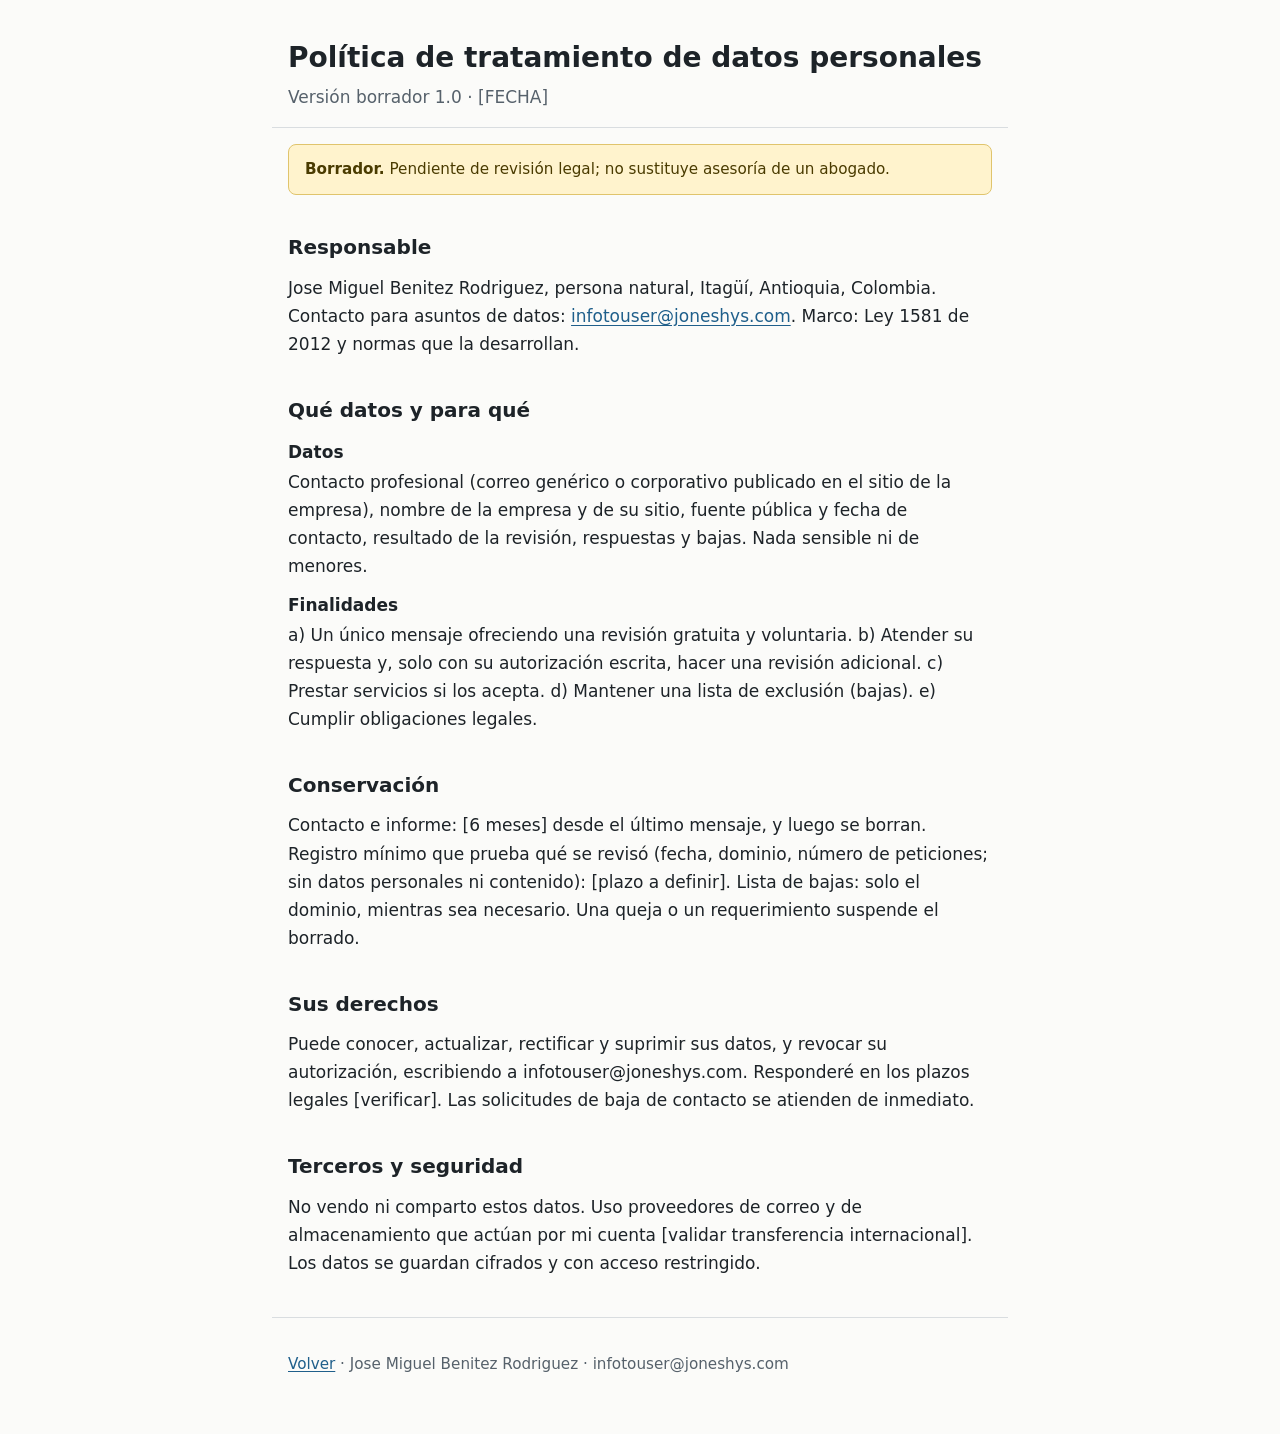
==== politica.html @ ac97b6b0 "Landing de la revisión pasiva (borrador)" ====
<!doctype html>
<html lang="es">
<head>
<meta charset="utf-8">
<meta name="viewport" content="width=device-width, initial-scale=1">
<meta http-equiv="Content-Security-Policy" content="default-src 'none'; style-src 'self'; img-src 'self'; base-uri 'none'; form-action 'none'">
<meta name="referrer" content="no-referrer">
<!-- BORRADOR: NO PUBLICAR hasta revisión del abogado (Q3, Q4, Q5, Q6, Q7). Los plazos entre corchetes son provisionales. -->
<meta name="robots" content="noindex">
<title>Política de tratamiento de datos</title>
<link rel="stylesheet" href="style.css">
</head>
<body>
<header>
  <h1>Política de tratamiento de datos personales</h1>
  <p class="lead">Versión borrador 1.0 · [FECHA]</p>
</header>
<main>
  <div class="draft" role="note"><strong>Borrador.</strong> Pendiente de revisión legal; no sustituye asesoría de un abogado.</div>

  <h2>Responsable</h2>
  <p>Jose Miguel Benitez Rodriguez, persona natural, Itagüí, Antioquia, Colombia. Contacto para asuntos de datos: <a href="mailto:infotouser@joneshys.com">infotouser@joneshys.com</a>. Marco: Ley 1581 de 2012 y normas que la desarrollan.</p>

  <h2>Qué datos y para qué</h2>
  <dl>
    <dt>Datos</dt><dd>Contacto profesional (correo genérico o corporativo publicado en el sitio de la empresa), nombre de la empresa y de su sitio, fuente pública y fecha de contacto, resultado de la revisión, respuestas y bajas. Nada sensible ni de menores.</dd>
    <dt>Finalidades</dt><dd>a) Un único mensaje ofreciendo una revisión gratuita y voluntaria. b) Atender su respuesta y, solo con su autorización escrita, hacer una revisión adicional. c) Prestar servicios si los acepta. d) Mantener una lista de exclusión (bajas). e) Cumplir obligaciones legales.</dd>
  </dl>

  <h2>Conservación</h2>
  <p>Contacto e informe: [6 meses] desde el último mensaje, y luego se borran. Registro mínimo que prueba qué se revisó (fecha, dominio, número de peticiones; sin datos personales ni contenido): [plazo a definir]. Lista de bajas: solo el dominio, mientras sea necesario. Una queja o un requerimiento suspende el borrado.</p>

  <h2>Sus derechos</h2>
  <p>Puede conocer, actualizar, rectificar y suprimir sus datos, y revocar su autorización, escribiendo a infotouser@joneshys.com. Responderé en los plazos legales [verificar]. Las solicitudes de baja de contacto se atienden de inmediato.</p>

  <h2>Terceros y seguridad</h2>
  <p>No vendo ni comparto estos datos. Uso proveedores de correo y de almacenamiento que actúan por mi cuenta [validar transferencia internacional]. Los datos se guardan cifrados y con acceso restringido.</p>
</main>
<footer>
  <p><a href="index.html">Volver</a> · Jose Miguel Benitez Rodriguez · infotouser@joneshys.com</p>
</footer>
</body>
</html>
---- style.css ----
:root{--bg:#fbfbf9;--fg:#1d2328;--muted:#56616b;--line:#d9dde0;--accent:#1f5f8b;--card:#ffffff}
@media (prefers-color-scheme:dark){:root{--bg:#14181c;--fg:#e8ecef;--muted:#9aa5ae;--line:#2c343b;--accent:#7fb7e0;--card:#1b2127}}
*{box-sizing:border-box}
html{font-size:100%;-webkit-text-size-adjust:100%}
body{margin:0;background:var(--bg);color:var(--fg);font:1.0625rem/1.65 system-ui,-apple-system,"Segoe UI",Roboto,"Helvetica Neue",Arial,sans-serif}
header,main,footer{max-width:46rem;margin:0 auto;padding:0 1rem}
header{padding-top:2.5rem;padding-bottom:1rem;border-bottom:1px solid var(--line)}
h1{font-size:1.75rem;line-height:1.25;margin:0 0 .5rem}
h2{font-size:1.25rem;margin:2.25rem 0 .5rem}
p,ul,ol{margin:.6rem 0}
li{margin:.3rem 0}
a{color:var(--accent);text-underline-offset:.15em}
a:focus-visible{outline:3px solid var(--accent);outline-offset:2px}
.lead{color:var(--muted);margin:0}
.card{background:var(--card);border:1px solid var(--line);border-radius:.5rem;padding:1rem 1.25rem;margin:1rem 0}
dl{margin:.6rem 0}dt{font-weight:600;margin-top:.7rem}dd{margin:.1rem 0 0 0}
footer{padding-top:1.5rem;padding-bottom:3rem;margin-top:2.5rem;border-top:1px solid var(--line);color:var(--muted);font-size:.95rem}
.draft{background:#fff3cd;color:#4a3b00;border:1px solid #e0c46c;border-radius:.5rem;padding:.75rem 1rem;margin:1rem 0;font-size:.95rem}
@media (prefers-color-scheme:dark){.draft{background:#3a3000;color:#ffe9a0;border-color:#7a6500}}
@media (max-width:30rem){h1{font-size:1.5rem}}
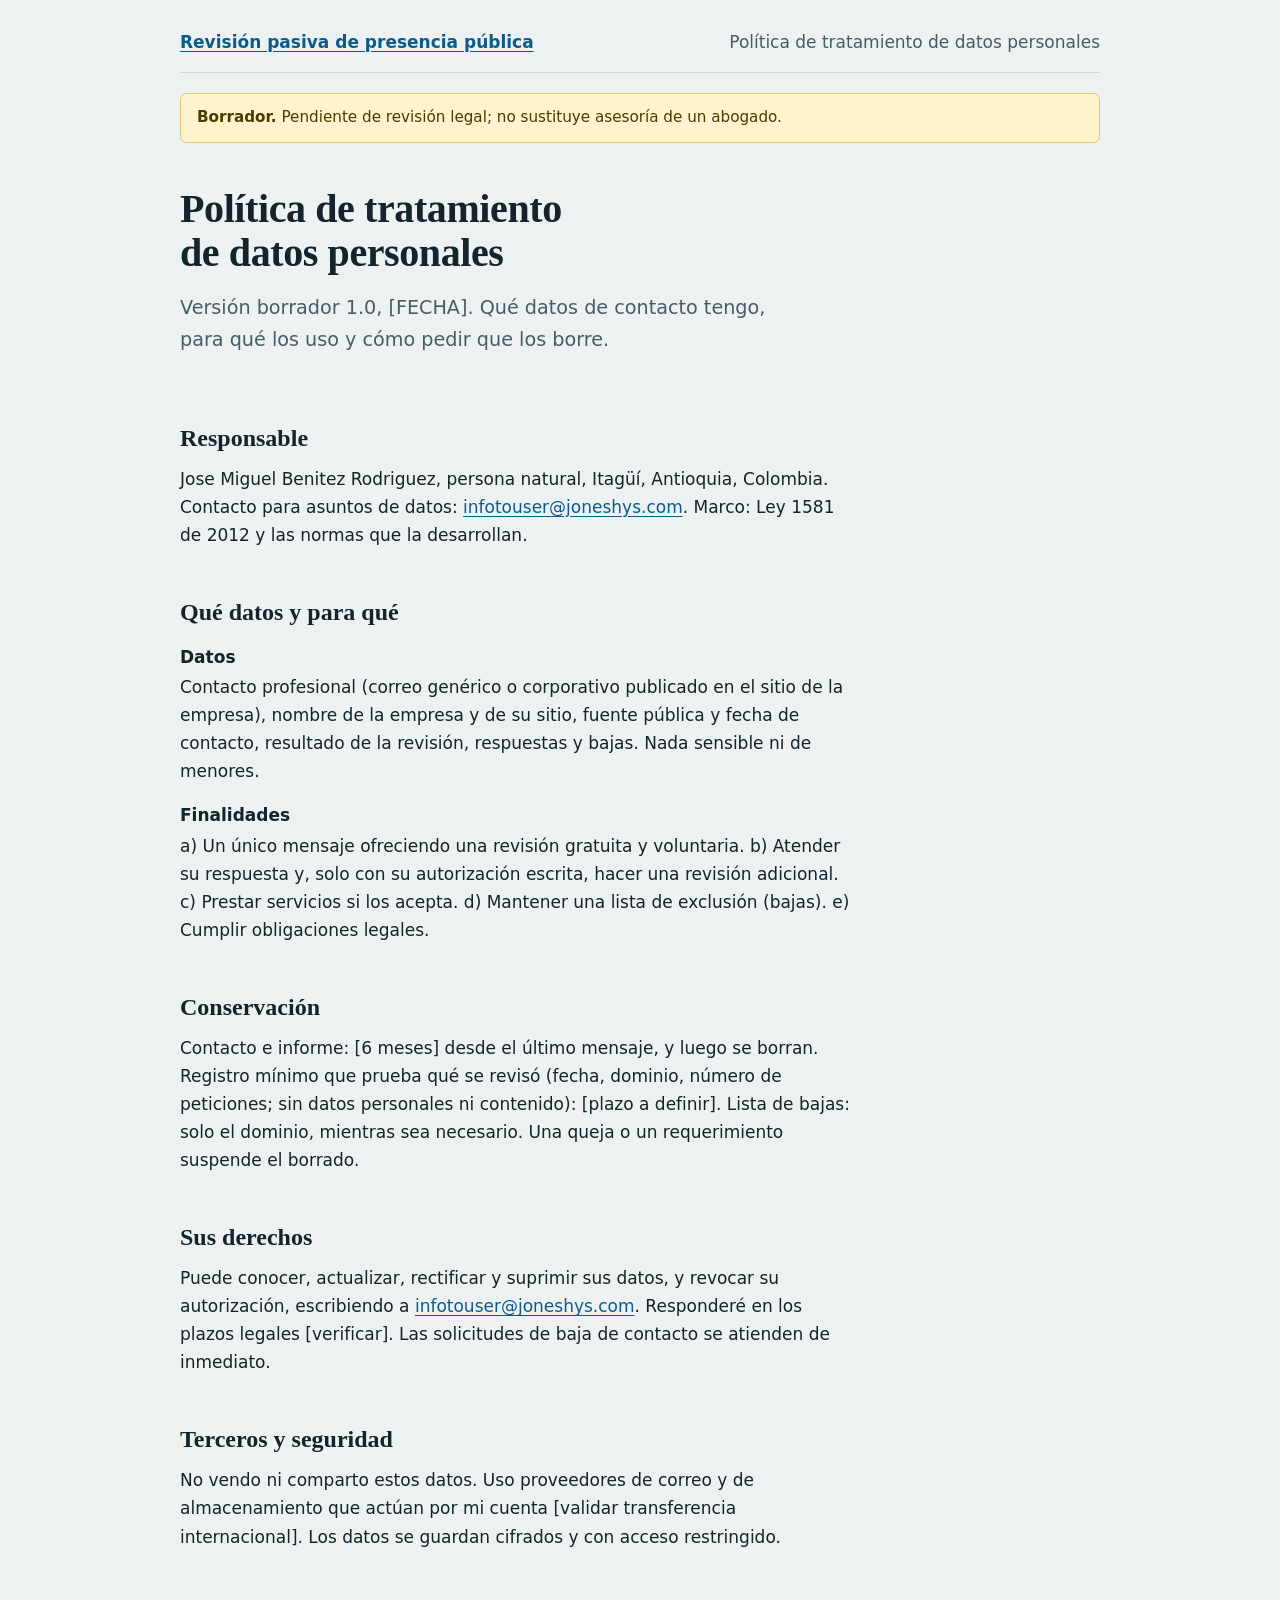
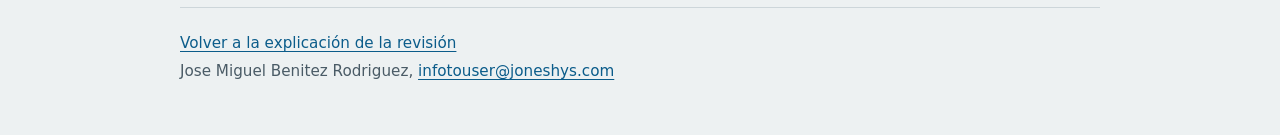
==== commit 5ee5691c: "Rediseño de la landing" ====
--- a/politica.html
+++ b/politica.html
@@ -11,33 +11,55 @@
 <link rel="stylesheet" href="style.css">
 </head>
 <body>
-<header>
-  <h1>Política de tratamiento de datos personales</h1>
-  <p class="lead">Versión borrador 1.0 · [FECHA]</p>
-</header>
-<main>
-  <div class="draft" role="note"><strong>Borrador.</strong> Pendiente de revisión legal; no sustituye asesoría de un abogado.</div>
+<div class="pagina">
+  <header class="cabecera">
+    <p class="sitio"><a href="index.html">Revisión pasiva de presencia pública</a></p>
+    <p class="firma">Política de tratamiento de datos personales</p>
+  </header>
 
-  <h2>Responsable</h2>
-  <p>Jose Miguel Benitez Rodriguez, persona natural, Itagüí, Antioquia, Colombia. Contacto para asuntos de datos: <a href="mailto:infotouser@joneshys.com">infotouser@joneshys.com</a>. Marco: Ley 1581 de 2012 y normas que la desarrollan.</p>
+  <p class="borrador" role="note"><strong>Borrador.</strong> Pendiente de revisión legal; no sustituye asesoría de un abogado.</p>
 
-  <h2>Qué datos y para qué</h2>
-  <dl>
-    <dt>Datos</dt><dd>Contacto profesional (correo genérico o corporativo publicado en el sitio de la empresa), nombre de la empresa y de su sitio, fuente pública y fecha de contacto, resultado de la revisión, respuestas y bajas. Nada sensible ni de menores.</dd>
-    <dt>Finalidades</dt><dd>a) Un único mensaje ofreciendo una revisión gratuita y voluntaria. b) Atender su respuesta y, solo con su autorización escrita, hacer una revisión adicional. c) Prestar servicios si los acepta. d) Mantener una lista de exclusión (bajas). e) Cumplir obligaciones legales.</dd>
-  </dl>
+  <main>
+    <section class="portada">
+      <h1>Política de tratamiento de datos personales</h1>
+      <p class="lead">Versión borrador 1.0, [FECHA]. Qué datos de contacto tengo, para qué los uso y cómo pedir que los borre.</p>
+    </section>
 
-  <h2>Conservación</h2>
-  <p>Contacto e informe: [6 meses] desde el último mensaje, y luego se borran. Registro mínimo que prueba qué se revisó (fecha, dominio, número de peticiones; sin datos personales ni contenido): [plazo a definir]. Lista de bajas: solo el dominio, mientras sea necesario. Una queja o un requerimiento suspende el borrado.</p>
+    <section aria-labelledby="resp">
+      <h2 id="resp">Responsable</h2>
+      <p>Jose Miguel Benitez Rodriguez, persona natural, Itagüí, Antioquia, Colombia. Contacto para asuntos de datos: <a href="mailto:infotouser@joneshys.com">infotouser@joneshys.com</a>. Marco: Ley 1581 de 2012 y las normas que la desarrollan.</p>
+    </section>
 
-  <h2>Sus derechos</h2>
-  <p>Puede conocer, actualizar, rectificar y suprimir sus datos, y revocar su autorización, escribiendo a infotouser@joneshys.com. Responderé en los plazos legales [verificar]. Las solicitudes de baja de contacto se atienden de inmediato.</p>
+    <section aria-labelledby="datos">
+      <h2 id="datos">Qué datos y para qué</h2>
+      <dl class="datos">
+        <dt>Datos</dt>
+        <dd>Contacto profesional (correo genérico o corporativo publicado en el sitio de la empresa), nombre de la empresa y de su sitio, fuente pública y fecha de contacto, resultado de la revisión, respuestas y bajas. Nada sensible ni de menores.</dd>
+        <dt>Finalidades</dt>
+        <dd>a) Un único mensaje ofreciendo una revisión gratuita y voluntaria. b) Atender su respuesta y, solo con su autorización escrita, hacer una revisión adicional. c) Prestar servicios si los acepta. d) Mantener una lista de exclusión (bajas). e) Cumplir obligaciones legales.</dd>
+      </dl>
+    </section>
 
-  <h2>Terceros y seguridad</h2>
-  <p>No vendo ni comparto estos datos. Uso proveedores de correo y de almacenamiento que actúan por mi cuenta [validar transferencia internacional]. Los datos se guardan cifrados y con acceso restringido.</p>
-</main>
-<footer>
-  <p><a href="index.html">Volver</a> · Jose Miguel Benitez Rodriguez · infotouser@joneshys.com</p>
-</footer>
+    <section aria-labelledby="cons">
+      <h2 id="cons">Conservación</h2>
+      <p>Contacto e informe: [6 meses] desde el último mensaje, y luego se borran. Registro mínimo que prueba qué se revisó (fecha, dominio, número de peticiones; sin datos personales ni contenido): [plazo a definir]. Lista de bajas: solo el dominio, mientras sea necesario. Una queja o un requerimiento suspende el borrado.</p>
+    </section>
+
+    <section aria-labelledby="der">
+      <h2 id="der">Sus derechos</h2>
+      <p>Puede conocer, actualizar, rectificar y suprimir sus datos, y revocar su autorización, escribiendo a <a href="mailto:infotouser@joneshys.com">infotouser@joneshys.com</a>. Responderé en los plazos legales [verificar]. Las solicitudes de baja de contacto se atienden de inmediato.</p>
+    </section>
+
+    <section aria-labelledby="ter">
+      <h2 id="ter">Terceros y seguridad</h2>
+      <p>No vendo ni comparto estos datos. Uso proveedores de correo y de almacenamiento que actúan por mi cuenta [validar transferencia internacional]. Los datos se guardan cifrados y con acceso restringido.</p>
+    </section>
+  </main>
+
+  <footer class="pie">
+    <p><a href="index.html">Volver a la explicación de la revisión</a></p>
+    <p>Jose Miguel Benitez Rodriguez, <a href="mailto:infotouser@joneshys.com">infotouser@joneshys.com</a></p>
+  </footer>
+</div>
 </body>
 </html>
--- a/style.css
+++ b/style.css
@@ -1,20 +1,80 @@
-:root{--bg:#fbfbf9;--fg:#1d2328;--muted:#56616b;--line:#d9dde0;--accent:#1f5f8b;--card:#ffffff}
-@media (prefers-color-scheme:dark){:root{--bg:#14181c;--fg:#e8ecef;--muted:#9aa5ae;--line:#2c343b;--accent:#7fb7e0;--card:#1b2127}}
+/* Landing de la revisión pasiva. Sin JavaScript, sin fuentes ni recursos externos. Compatible con CSP default-src 'none'; style-src 'self'. */
+:root{
+  --fondo:#edf1f2;--papel:#ffffff;--tinta:#14232c;--suave:#4a5b66;--linea:#cdd6da;
+  --si:#0b6e63;--si-fondo:#e6f3f0;--no:#9a3b2e;--no-fondo:#f8ebe8;
+  --registro:#0f2a33;--registro-texto:#d7e6ea;--registro-suave:#8fb0b9;--enlace:#0b5c8a;
+  --aviso:#fff3cd;--aviso-texto:#4a3b00;--aviso-linea:#e0c46c;
+  --serif:"Iowan Old Style","Palatino Linotype",Charter,"Book Antiqua",Georgia,serif;
+  --sans:system-ui,-apple-system,"Segoe UI",Roboto,"Helvetica Neue",Arial,sans-serif;
+  --mono:ui-monospace,"SFMono-Regular",Menlo,Consolas,monospace;
+}
+@media (prefers-color-scheme:dark){:root{
+  --fondo:#0e171c;--papel:#16232a;--tinta:#e8eff1;--suave:#9db0b8;--linea:#2b3c45;
+  --si:#5cc9b8;--si-fondo:#12302d;--no:#e59a8d;--no-fondo:#35201c;
+  --registro:#0a1418;--registro-texto:#d2e4e8;--registro-suave:#7fa3ad;--enlace:#8cc6ea;
+  --aviso:#3a3000;--aviso-texto:#ffe9a0;--aviso-linea:#7a6500;}}
 *{box-sizing:border-box}
 html{font-size:100%;-webkit-text-size-adjust:100%}
-body{margin:0;background:var(--bg);color:var(--fg);font:1.0625rem/1.65 system-ui,-apple-system,"Segoe UI",Roboto,"Helvetica Neue",Arial,sans-serif}
-header,main,footer{max-width:46rem;margin:0 auto;padding:0 1rem}
-header{padding-top:2.5rem;padding-bottom:1rem;border-bottom:1px solid var(--line)}
-h1{font-size:1.75rem;line-height:1.25;margin:0 0 .5rem}
-h2{font-size:1.25rem;margin:2.25rem 0 .5rem}
-p,ul,ol{margin:.6rem 0}
-li{margin:.3rem 0}
-a{color:var(--accent);text-underline-offset:.15em}
-a:focus-visible{outline:3px solid var(--accent);outline-offset:2px}
-.lead{color:var(--muted);margin:0}
-.card{background:var(--card);border:1px solid var(--line);border-radius:.5rem;padding:1rem 1.25rem;margin:1rem 0}
-dl{margin:.6rem 0}dt{font-weight:600;margin-top:.7rem}dd{margin:.1rem 0 0 0}
-footer{padding-top:1.5rem;padding-bottom:3rem;margin-top:2.5rem;border-top:1px solid var(--line);color:var(--muted);font-size:.95rem}
-.draft{background:#fff3cd;color:#4a3b00;border:1px solid #e0c46c;border-radius:.5rem;padding:.75rem 1rem;margin:1rem 0;font-size:.95rem}
-@media (prefers-color-scheme:dark){.draft{background:#3a3000;color:#ffe9a0;border-color:#7a6500}}
-@media (max-width:30rem){h1{font-size:1.5rem}}
+body{margin:0;background:var(--fondo);color:var(--tinta);font:1.0625rem/1.65 var(--sans)}
+.pagina{max-width:60rem;margin:0 auto;padding:0 1.25rem}
+a{color:var(--enlace);text-underline-offset:.18em}
+a:focus-visible{outline:3px solid var(--enlace);outline-offset:3px;border-radius:2px}
+h1,h2{font-family:var(--serif);font-weight:700;color:var(--tinta);text-wrap:balance}
+h1{font-size:2.5rem;line-height:1.12;letter-spacing:-.01em;margin:0 0 1rem;max-width:20ch}
+h2{font-size:1.5rem;line-height:1.25;margin:3rem 0 .75rem}
+p,ul,dl{margin:.7rem 0;max-width:42rem}
+li{margin:.35rem 0}
+
+.cabecera{padding:1.75rem 0 0;display:flex;flex-wrap:wrap;gap:.25rem 1rem;justify-content:space-between;align-items:baseline;border-bottom:1px solid var(--linea);padding-bottom:1rem}
+.sitio{font-weight:700;margin:0}
+.firma{color:var(--suave);margin:0}
+
+.borrador{background:var(--aviso);color:var(--aviso-texto);border:1px solid var(--aviso-linea);border-radius:.4rem;padding:.7rem 1rem;margin:1.25rem 0 0;font-size:.95rem;max-width:none}
+
+.portada{padding:2.75rem 0 .5rem}
+.portada .lead{font-size:1.2rem;color:var(--suave);max-width:38rem}
+
+.doble{display:grid;grid-template-columns:1fr 1fr;gap:1.25rem;margin:1.75rem 0 0}
+.bloque{background:var(--papel);border:1px solid var(--linea);border-radius:.35rem;padding:1.25rem 1.4rem}
+.bloque h2{margin:0 0 .6rem;font-size:1.25rem}
+.bloque ul{padding:0;margin:0;list-style:none;max-width:none}
+.bloque li{padding-left:1.7rem;position:relative}
+.bloque li::before{position:absolute;left:0;top:0;font-weight:700}
+.miro{border-top:4px solid var(--si)}
+.miro h2{color:var(--si)}
+.miro li::before{content:"✓";color:var(--si)}
+.nohago{border-top:4px solid var(--no)}
+.nohago h2{color:var(--no)}
+.nohago li::before{content:"✕";color:var(--no)}
+
+.registro{background:var(--registro);color:var(--registro-texto);border-radius:.35rem;padding:1.4rem 1.5rem;margin:1.25rem 0 0}
+.registro p{color:var(--registro-suave);max-width:none;margin:0 0 1rem}
+.registro ul{list-style:none;padding:0;margin:0;max-width:none;font-family:var(--mono);font-size:.92rem;line-height:1.5}
+.registro li{display:grid;grid-template-columns:minmax(0,19rem) 1fr;gap:.25rem 1.25rem;padding:.55rem 0;border-top:1px solid #27424b;margin:0}
+.registro li:first-child{border-top:0;padding-top:0}
+.registro b{font-weight:700;color:#fff}
+.registro span{color:var(--registro-suave)}
+.nota{font-size:.95rem;color:var(--suave)}
+
+.baja{background:var(--papel);border:1px solid var(--linea);border-left:6px solid var(--enlace);border-radius:.35rem;padding:1.25rem 1.5rem;margin:1.5rem 0 0}
+.baja h2{margin:0 0 .5rem}
+.baja p{max-width:40rem}
+.boton{display:inline-block;background:var(--enlace);color:#fff;font-weight:700;text-decoration:none;padding:.65rem 1.1rem;border-radius:.3rem;margin-top:.4rem}
+@media (prefers-color-scheme:dark){.boton{color:#0a1418}}
+.boton:hover{filter:brightness(1.1)}
+.boton:focus-visible{outline:3px solid var(--tinta);outline-offset:3px}
+
+dl.datos{max-width:42rem}
+dl.datos dt{font-weight:700;margin-top:1rem}
+dl.datos dd{margin:.15rem 0 0}
+
+.pie{margin-top:3.5rem;padding:1.25rem 0 3rem;border-top:1px solid var(--linea);color:var(--suave);font-size:.95rem}
+.pie p{margin:.2rem 0;max-width:none}
+
+@media (max-width:44rem){
+  h1{font-size:1.9rem}
+  .doble{grid-template-columns:1fr}
+  .registro li{grid-template-columns:1fr}
+  .portada{padding-top:2rem}
+}
+@media print{body{background:#fff;color:#000}.registro{background:#fff;color:#000;border:1px solid #000}.registro span,.registro p{color:#333}.borrador{border:1px solid #000;background:#fff;color:#000}}
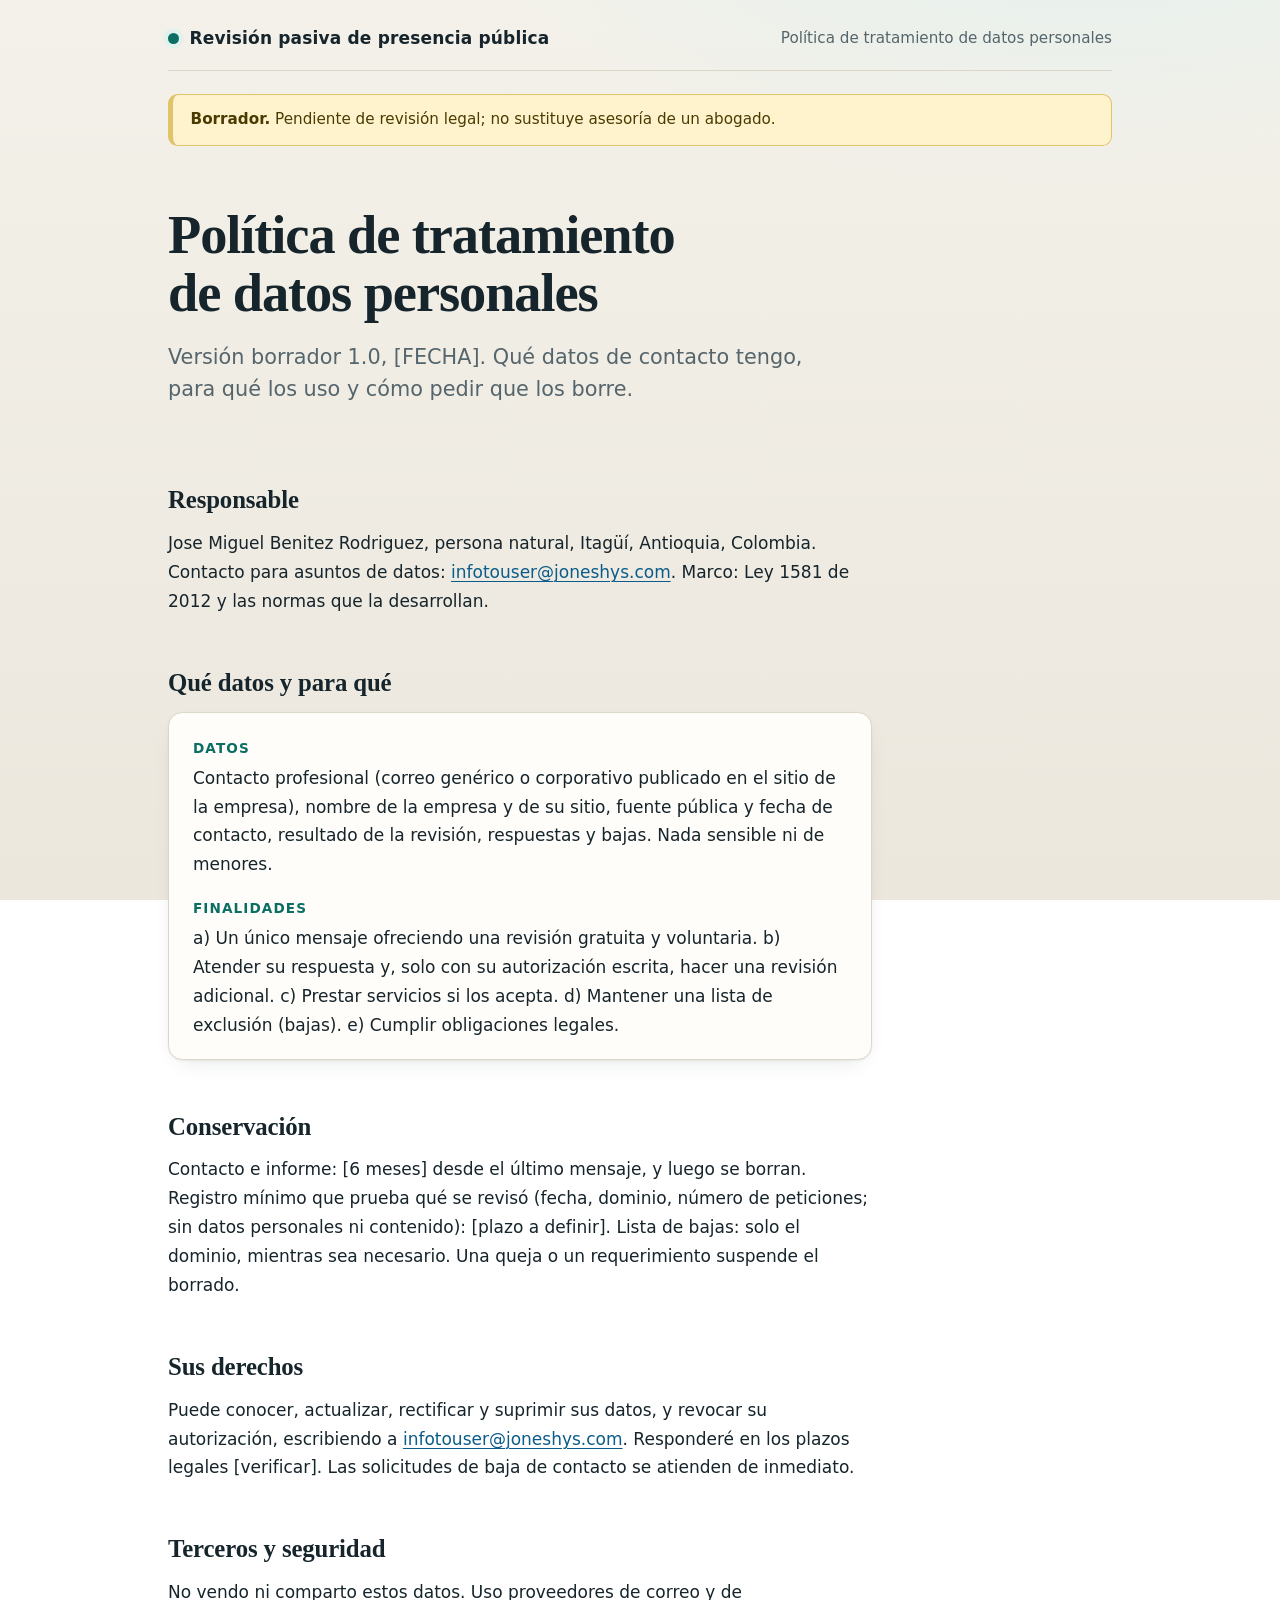
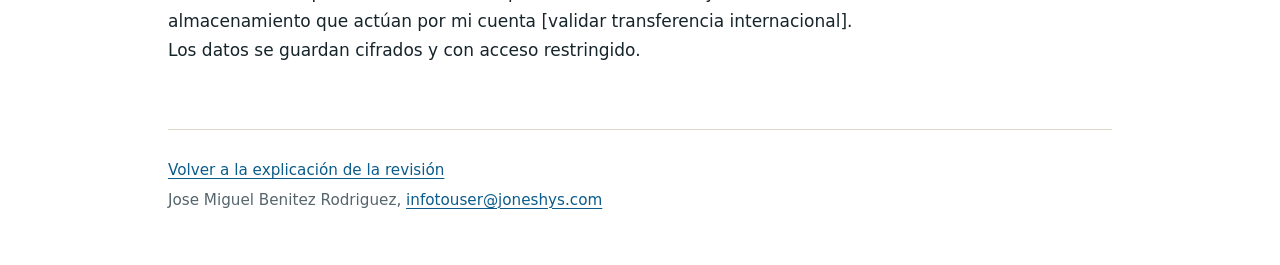
==== commit 09557be8: "Landing comercial de servicios; la explicación de la revisión pasa a revision.html index.html ahora " ====
--- a/politica.html
+++ b/politica.html
@@ -13,7 +13,7 @@
 <body>
 <div class="pagina">
   <header class="cabecera">
-    <p class="sitio"><a href="index.html">Revisión pasiva de presencia pública</a></p>
+    <p class="sitio"><a href="revision.html">Revisión pasiva de presencia pública</a></p>
     <p class="firma">Política de tratamiento de datos personales</p>
   </header>
 
@@ -57,7 +57,7 @@
   </main>
 
   <footer class="pie">
-    <p><a href="index.html">Volver a la explicación de la revisión</a></p>
+    <p><a href="revision.html">Volver a la explicación de la revisión</a></p>
     <p>Jose Miguel Benitez Rodriguez, <a href="mailto:infotouser@joneshys.com">infotouser@joneshys.com</a></p>
   </footer>
 </div>
--- a/style.css
+++ b/style.css
@@ -1,80 +1,231 @@
-/* Landing de la revisión pasiva. Sin JavaScript, sin fuentes ni recursos externos. Compatible con CSP default-src 'none'; style-src 'self'. */
+/* Landing de la revisión pasiva. Sin JavaScript, sin fuentes ni recursos externos. Compatible con CSP default-src 'none'; style-src 'self'; img-src 'self'. */
 :root{
-  --fondo:#edf1f2;--papel:#ffffff;--tinta:#14232c;--suave:#4a5b66;--linea:#cdd6da;
-  --si:#0b6e63;--si-fondo:#e6f3f0;--no:#9a3b2e;--no-fondo:#f8ebe8;
-  --registro:#0f2a33;--registro-texto:#d7e6ea;--registro-suave:#8fb0b9;--enlace:#0b5c8a;
+  color-scheme:light dark;
+  --fondo:#f4f1ea;--fondo-2:#ebe7dd;--papel:#fffdf9;--tinta:#16242b;--suave:#55656c;--linea:#ddd7c9;
+  --acento:#0b6e63;--acento-2:#0d8a7c;--acento-fondo:#e3f1ed;
+  --no:#9a3b2e;--no-fondo:#f7e9e5;
+  --registro:#0f2a33;--registro-barra:#0a1d24;--registro-texto:#d7e6ea;--registro-suave:#8fb0b9;--registro-linea:#24404a;
+  --enlace:#0b5c8a;
   --aviso:#fff3cd;--aviso-texto:#4a3b00;--aviso-linea:#e0c46c;
+  --sombra:0 1px 2px rgba(22,36,43,.06),0 8px 24px -12px rgba(22,36,43,.18);
+  --radio:.9rem;
   --serif:"Iowan Old Style","Palatino Linotype",Charter,"Book Antiqua",Georgia,serif;
   --sans:system-ui,-apple-system,"Segoe UI",Roboto,"Helvetica Neue",Arial,sans-serif;
   --mono:ui-monospace,"SFMono-Regular",Menlo,Consolas,monospace;
 }
 @media (prefers-color-scheme:dark){:root{
-  --fondo:#0e171c;--papel:#16232a;--tinta:#e8eff1;--suave:#9db0b8;--linea:#2b3c45;
-  --si:#5cc9b8;--si-fondo:#12302d;--no:#e59a8d;--no-fondo:#35201c;
-  --registro:#0a1418;--registro-texto:#d2e4e8;--registro-suave:#7fa3ad;--enlace:#8cc6ea;
-  --aviso:#3a3000;--aviso-texto:#ffe9a0;--aviso-linea:#7a6500;}}
+  --fondo:#0d1519;--fondo-2:#111c21;--papel:#15232a;--tinta:#e8eff1;--suave:#9db0b8;--linea:#26363e;
+  --acento:#5cc9b8;--acento-2:#7ad8c9;--acento-fondo:#12302d;
+  --no:#e59a8d;--no-fondo:#35201c;
+  --registro:#0a1418;--registro-barra:#071014;--registro-texto:#d2e4e8;--registro-suave:#7fa3ad;--registro-linea:#1f343c;
+  --enlace:#8cc6ea;
+  --aviso:#3a3000;--aviso-texto:#ffe9a0;--aviso-linea:#7a6500;
+  --sombra:0 1px 2px rgba(0,0,0,.4),0 10px 28px -14px rgba(0,0,0,.6);}}
+
 *{box-sizing:border-box}
-html{font-size:100%;-webkit-text-size-adjust:100%}
-body{margin:0;background:var(--fondo);color:var(--tinta);font:1.0625rem/1.65 var(--sans)}
-.pagina{max-width:60rem;margin:0 auto;padding:0 1.25rem}
-a{color:var(--enlace);text-underline-offset:.18em}
-a:focus-visible{outline:3px solid var(--enlace);outline-offset:3px;border-radius:2px}
+html{font-size:100%;-webkit-text-size-adjust:100%;scroll-behavior:smooth}
+body{
+  margin:0;color:var(--tinta);font:1.0625rem/1.7 var(--sans);
+  background:
+    radial-gradient(60rem 28rem at 85% -8rem,var(--acento-fondo),transparent 70%),
+    linear-gradient(180deg,var(--fondo),var(--fondo-2));
+  background-attachment:fixed;min-height:100vh;
+  -webkit-font-smoothing:antialiased;
+}
+.pagina{max-width:62rem;margin:0 auto;padding:0 1.5rem}
+a{color:var(--enlace);text-underline-offset:.2em;text-decoration-thickness:.08em}
+a:hover{text-decoration-thickness:.14em}
+a:focus-visible{outline:3px solid var(--enlace);outline-offset:3px;border-radius:3px}
 h1,h2{font-family:var(--serif);font-weight:700;color:var(--tinta);text-wrap:balance}
-h1{font-size:2.5rem;line-height:1.12;letter-spacing:-.01em;margin:0 0 1rem;max-width:20ch}
-h2{font-size:1.5rem;line-height:1.25;margin:3rem 0 .75rem}
-p,ul,dl{margin:.7rem 0;max-width:42rem}
-li{margin:.35rem 0}
-
-.cabecera{padding:1.75rem 0 0;display:flex;flex-wrap:wrap;gap:.25rem 1rem;justify-content:space-between;align-items:baseline;border-bottom:1px solid var(--linea);padding-bottom:1rem}
-.sitio{font-weight:700;margin:0}
-.firma{color:var(--suave);margin:0}
-
-.borrador{background:var(--aviso);color:var(--aviso-texto);border:1px solid var(--aviso-linea);border-radius:.4rem;padding:.7rem 1rem;margin:1.25rem 0 0;font-size:.95rem;max-width:none}
-
-.portada{padding:2.75rem 0 .5rem}
-.portada .lead{font-size:1.2rem;color:var(--suave);max-width:38rem}
-
-.doble{display:grid;grid-template-columns:1fr 1fr;gap:1.25rem;margin:1.75rem 0 0}
-.bloque{background:var(--papel);border:1px solid var(--linea);border-radius:.35rem;padding:1.25rem 1.4rem}
-.bloque h2{margin:0 0 .6rem;font-size:1.25rem}
+h1{font-size:clamp(2.1rem,5.2vw,3.4rem);line-height:1.08;letter-spacing:-.02em;margin:0 0 1.1rem;max-width:24ch}
+h2{font-size:1.55rem;line-height:1.25;margin:3.25rem 0 .8rem;letter-spacing:-.005em}
+p,ul,dl{margin:.75rem 0;max-width:44rem}
+li{margin:.4rem 0}
+
+/* Cabecera */
+.cabecera{
+  padding:1.5rem 0 1.1rem;display:flex;flex-wrap:wrap;gap:.3rem 1rem;
+  justify-content:space-between;align-items:center;border-bottom:1px solid var(--linea);
+}
+.sitio{font-weight:700;margin:0;display:flex;align-items:center;gap:.65rem;letter-spacing:.01em}
+.sitio::before{
+  content:"";width:.7rem;height:.7rem;border-radius:50%;background:var(--acento);
+  box-shadow:0 0 0 .3rem var(--acento-fondo);flex:none;
+}
+.sitio a{color:inherit;text-decoration:none}
+.sitio a:hover{text-decoration:underline}
+.firma{color:var(--suave);margin:0;font-size:.95rem}
+
+/* Aviso de borrador */
+.borrador{
+  background:var(--aviso);color:var(--aviso-texto);border:1px solid var(--aviso-linea);
+  border-left-width:5px;border-radius:.6rem;padding:.75rem 1.1rem;margin:1.4rem 0 0;font-size:.95rem;max-width:none;
+}
+
+/* Portada */
+.portada{padding:3.75rem 0 1rem;position:relative}
+.portada.inicio::before{
+  content:"Una sola pasada · Solo lo público · Sin sorpresas";
+  display:inline-block;font-size:.8rem;font-weight:700;letter-spacing:.09em;text-transform:uppercase;
+  color:var(--acento);background:var(--acento-fondo);border-radius:999px;padding:.35rem .9rem;margin-bottom:1.4rem;
+}
+.portada .lead{font-size:1.3rem;line-height:1.55;color:var(--suave);max-width:40rem}
+.portada p:not(.lead){max-width:40rem}
+
+/* Lo que miré / no hago */
+.doble{display:grid;grid-template-columns:1fr 1fr;gap:1.4rem;margin:2.25rem 0 0}
+.bloque{
+  background:var(--papel);border:1px solid var(--linea);border-radius:var(--radio);
+  padding:1.5rem 1.6rem 1.4rem;box-shadow:var(--sombra);position:relative;overflow:hidden;
+}
+.bloque::before{content:"";position:absolute;inset:0 0 auto 0;height:5px}
+.bloque h2{margin:.2rem 0 .8rem;font-size:1.3rem}
 .bloque ul{padding:0;margin:0;list-style:none;max-width:none}
-.bloque li{padding-left:1.7rem;position:relative}
-.bloque li::before{position:absolute;left:0;top:0;font-weight:700}
-.miro{border-top:4px solid var(--si)}
-.miro h2{color:var(--si)}
-.miro li::before{content:"✓";color:var(--si)}
-.nohago{border-top:4px solid var(--no)}
+.bloque li{padding-left:2.1rem;position:relative;margin:.65rem 0}
+.bloque li::before{
+  position:absolute;left:0;top:.18em;width:1.45rem;height:1.45rem;border-radius:50%;
+  display:grid;place-items:center;font-size:.8rem;font-weight:800;line-height:1;
+}
+.miro::before{background:linear-gradient(90deg,var(--acento),var(--acento-2))}
+.miro h2{color:var(--acento)}
+.miro li::before{content:"✓";color:var(--acento);background:var(--acento-fondo)}
+.nohago::before{background:var(--no)}
 .nohago h2{color:var(--no)}
-.nohago li::before{content:"✕";color:var(--no)}
-
-.registro{background:var(--registro);color:var(--registro-texto);border-radius:.35rem;padding:1.4rem 1.5rem;margin:1.25rem 0 0}
-.registro p{color:var(--registro-suave);max-width:none;margin:0 0 1rem}
-.registro ul{list-style:none;padding:0;margin:0;max-width:none;font-family:var(--mono);font-size:.92rem;line-height:1.5}
-.registro li{display:grid;grid-template-columns:minmax(0,19rem) 1fr;gap:.25rem 1.25rem;padding:.55rem 0;border-top:1px solid #27424b;margin:0}
-.registro li:first-child{border-top:0;padding-top:0}
-.registro b{font-weight:700;color:#fff}
-.registro span{color:var(--registro-suave)}
+.nohago li::before{content:"✕";color:var(--no);background:var(--no-fondo)}
+.bloque .nota{margin:1.1rem 0 0;padding-top:.9rem;border-top:1px dashed var(--linea)}
+
+/* Registro del servidor, estilo terminal */
+.registro{
+  background:var(--registro);color:var(--registro-texto);border-radius:var(--radio);
+  margin:1.4rem 0 0;overflow:hidden;box-shadow:var(--sombra);
+}
+.registro::before{
+  content:"registro de acceso del servidor";display:block;padding:.65rem 1.1rem .65rem 4.2rem;
+  background:
+    radial-gradient(circle at 1.3rem 50%,#ff5f57 .38rem,transparent .42rem),
+    radial-gradient(circle at 2.3rem 50%,#febc2e .38rem,transparent .42rem),
+    radial-gradient(circle at 3.3rem 50%,#28c840 .38rem,transparent .42rem),
+    var(--registro-barra);
+  color:var(--registro-suave);font:.8rem/1.4 var(--mono);letter-spacing:.03em;border-bottom:1px solid var(--registro-linea);
+}
+.registro p{color:var(--registro-suave);max-width:none;margin:0;padding:1.2rem 1.5rem .4rem}
+.registro ul{
+  list-style:none;padding:.4rem 1.5rem 1.2rem;margin:0;max-width:none;
+  font-family:var(--mono);font-size:.9rem;line-height:1.55;counter-reset:paso;
+}
+.registro li{
+  display:grid;grid-template-columns:minmax(0,19rem) 1fr;gap:.25rem 1.5rem;
+  padding:.8rem 0 .8rem 2.2rem;border-top:1px solid var(--registro-linea);margin:0;position:relative;counter-increment:paso;
+}
+.registro li:first-child{border-top:0}
+.registro li::before{
+  content:counter(paso);position:absolute;left:0;top:.85rem;width:1.5rem;height:1.5rem;border-radius:50%;
+  display:grid;place-items:center;background:#16414a;color:#9fe3d6;font-size:.75rem;font-weight:700;
+}
+.registro b{font-weight:700;color:#fff;overflow-wrap:anywhere}
+.registro span{color:var(--registro-suave);font-family:var(--sans);font-size:.93rem}
 .nota{font-size:.95rem;color:var(--suave)}
 
-.baja{background:var(--papel);border:1px solid var(--linea);border-left:6px solid var(--enlace);border-radius:.35rem;padding:1.25rem 1.5rem;margin:1.5rem 0 0}
+/* Bloque de baja: llamada a la acción */
+.baja{
+  background:linear-gradient(135deg,var(--acento-fondo),var(--papel) 70%);
+  border:1px solid var(--linea);border-radius:var(--radio);padding:1.75rem 1.8rem;margin:3rem 0 0;box-shadow:var(--sombra);
+}
 .baja h2{margin:0 0 .5rem}
-.baja p{max-width:40rem}
-.boton{display:inline-block;background:var(--enlace);color:#fff;font-weight:700;text-decoration:none;padding:.65rem 1.1rem;border-radius:.3rem;margin-top:.4rem}
-@media (prefers-color-scheme:dark){.boton{color:#0a1418}}
-.boton:hover{filter:brightness(1.1)}
+.baja p{max-width:42rem}
+.boton{
+  display:inline-block;background:var(--acento);color:#fff;font-weight:700;text-decoration:none;
+  padding:.8rem 1.4rem;border-radius:999px;margin:.6rem 0 .2rem;
+  box-shadow:0 6px 16px -8px var(--acento);transition:transform .15s ease,box-shadow .15s ease,filter .15s ease;
+}
+@media (prefers-color-scheme:dark){.boton{color:#07201c}}
+.boton:hover{transform:translateY(-2px);filter:brightness(1.08);box-shadow:0 10px 20px -10px var(--acento)}
+.boton:active{transform:none}
 .boton:focus-visible{outline:3px solid var(--tinta);outline-offset:3px}
 
-dl.datos{max-width:42rem}
-dl.datos dt{font-weight:700;margin-top:1rem}
-dl.datos dd{margin:.15rem 0 0}
-
-.pie{margin-top:3.5rem;padding:1.25rem 0 3rem;border-top:1px solid var(--linea);color:var(--suave);font-size:.95rem}
-.pie p{margin:.2rem 0;max-width:none}
-
+/* Política: lista de definiciones */
+dl.datos{max-width:44rem;background:var(--papel);border:1px solid var(--linea);border-radius:var(--radio);padding:.4rem 1.5rem 1.2rem;box-shadow:var(--sombra)}
+dl.datos dt{font-weight:700;margin-top:1.1rem;color:var(--acento);font-size:.85rem;letter-spacing:.08em;text-transform:uppercase}
+dl.datos dd{margin:.25rem 0 0}
+main > section[aria-labelledby]:not(.baja):not(.portada) > p:not(.nota){max-width:44rem}
+
+/* Landing comercial */
+.menu{display:flex;gap:.4rem;align-items:center;flex-wrap:wrap}
+.menu a{color:var(--tinta);text-decoration:none;font-weight:600;font-size:.95rem;padding:.4rem .8rem;border-radius:999px}
+.menu a:hover{background:var(--acento-fondo)}
+.menu .menu-cta{background:var(--acento);color:#fff}
+.menu .menu-cta:hover{background:var(--acento);filter:brightness(1.1)}
+@media (prefers-color-scheme:dark){.menu .menu-cta{color:#07201c}}
+.hero{padding:4.5rem 0 1rem}
+.hero .etiqueta{
+  display:inline-block;font-size:.8rem;font-weight:700;letter-spacing:.09em;text-transform:uppercase;
+  color:var(--acento);background:var(--acento-fondo);border-radius:999px;padding:.35rem .9rem;margin:0 0 1.4rem;
+}
+.hero h1{max-width:20ch;font-size:clamp(2.3rem,6vw,4rem)}
+.acciones{display:flex;flex-wrap:wrap;gap:1rem 1.5rem;align-items:center;margin:1.8rem 0 0;max-width:none}
+.acciones .boton{margin:0}
+.enlace-sec{font-weight:700;color:var(--tinta);text-decoration:none;border-bottom:2px solid var(--acento);padding-bottom:.1rem}
+.enlace-sec:hover{color:var(--acento)}
+.datos-rapidos{
+  list-style:none;padding:0;margin:3rem 0 0;max-width:none;display:grid;
+  grid-template-columns:repeat(3,1fr);gap:1rem;
+}
+.datos-rapidos li{margin:0;padding:1rem 1.2rem;background:var(--papel);border:1px solid var(--linea);border-radius:var(--radio);box-shadow:var(--sombra)}
+.datos-rapidos b{display:block;font-family:var(--serif);font-size:1.15rem;color:var(--acento)}
+.datos-rapidos span{color:var(--suave);font-size:.95rem}
+.intro{color:var(--suave);font-size:1.1rem}
+.servicios{display:grid;grid-template-columns:1fr 1fr;gap:1.4rem;margin:1.6rem 0 0}
+.tarjeta{
+  background:var(--papel);border:1px solid var(--linea);border-radius:var(--radio);
+  padding:1.6rem 1.7rem;box-shadow:var(--sombra);transition:transform .2s ease,box-shadow .2s ease;
+}
+.tarjeta:hover{transform:translateY(-3px)}
+.tarjeta h3{font-family:var(--serif);font-size:1.3rem;line-height:1.25;margin:0 0 .6rem;display:flex;gap:.7rem;align-items:baseline}
+.tarjeta .num{font:700 .8rem var(--mono);color:var(--acento);background:var(--acento-fondo);border-radius:.4rem;padding:.2rem .45rem}
+.tarjeta p{margin:.3rem 0 .9rem;color:var(--suave)}
+.tarjeta ul{list-style:none;padding:0;margin:0;max-width:none}
+.tarjeta li{position:relative;padding-left:1.5rem;margin:.45rem 0}
+.tarjeta li::before{content:"→";position:absolute;left:0;color:var(--acento);font-weight:700}
+.pasos{list-style:none;counter-reset:p;padding:0;margin:1.4rem 0 0;max-width:none;display:grid;grid-template-columns:repeat(4,1fr);gap:1rem}
+.pasos li{counter-increment:p;margin:0;padding:1.3rem 1.2rem;background:var(--papel);border:1px solid var(--linea);border-top:4px solid var(--acento);border-radius:var(--radio);box-shadow:var(--sombra)}
+.pasos li::before{content:counter(p);display:grid;place-items:center;width:2rem;height:2rem;border-radius:50%;background:var(--acento-fondo);color:var(--acento);font-weight:800;margin-bottom:.7rem}
+.pasos b{display:block;font-family:var(--serif);font-size:1.1rem;margin-bottom:.3rem}
+.pasos span{color:var(--suave);font-size:.97rem;display:block}
+.confianza{margin-top:3rem;padding:1.4rem 1.6rem;border-left:5px solid var(--acento);background:var(--papel);border-radius:0 var(--radio) var(--radio) 0;box-shadow:var(--sombra)}
+.confianza h2{margin:0 0 .5rem;font-size:1.3rem}
+.confianza p{max-width:none}
+.contacto{text-align:left}
+@media (max-width:52rem){
+  .servicios,.pasos,.datos-rapidos{grid-template-columns:1fr 1fr}
+}
 @media (max-width:44rem){
-  h1{font-size:1.9rem}
+  .servicios,.pasos,.datos-rapidos{grid-template-columns:1fr}
+  .hero{padding-top:2.5rem}
+  .menu a:not(.menu-cta){display:none}
+}
+
+/* Pie */
+.pie{margin-top:4rem;padding:1.5rem 0 3rem;border-top:1px solid var(--linea);color:var(--suave);font-size:.95rem}
+.pie p{margin:.25rem 0;max-width:none}
+
+@media (max-width:44rem){
+  .pagina{padding:0 1.1rem}
+  .portada{padding-top:2.5rem}
   .doble{grid-template-columns:1fr}
   .registro li{grid-template-columns:1fr}
-  .portada{padding-top:2rem}
-}
-@media print{body{background:#fff;color:#000}.registro{background:#fff;color:#000;border:1px solid #000}.registro span,.registro p{color:#333}.borrador{border:1px solid #000;background:#fff;color:#000}}
+  .baja{padding:1.4rem 1.2rem}
+  h2{margin-top:2.5rem}
+}
+@media (prefers-reduced-motion:reduce){
+  html{scroll-behavior:auto}
+  .boton{transition:none}
+}
+@media print{
+  body{background:#fff;color:#000}
+  .bloque,.baja,dl.datos{box-shadow:none;background:#fff}
+  .registro{background:#fff;color:#000;border:1px solid #000;box-shadow:none}
+  .registro::before{display:none}
+  .registro b{color:#000}.registro span,.registro p{color:#333}
+  .borrador{border:1px solid #000;background:#fff;color:#000}
+  .boton{background:#fff;color:#000;border:1px solid #000;box-shadow:none}
+}
